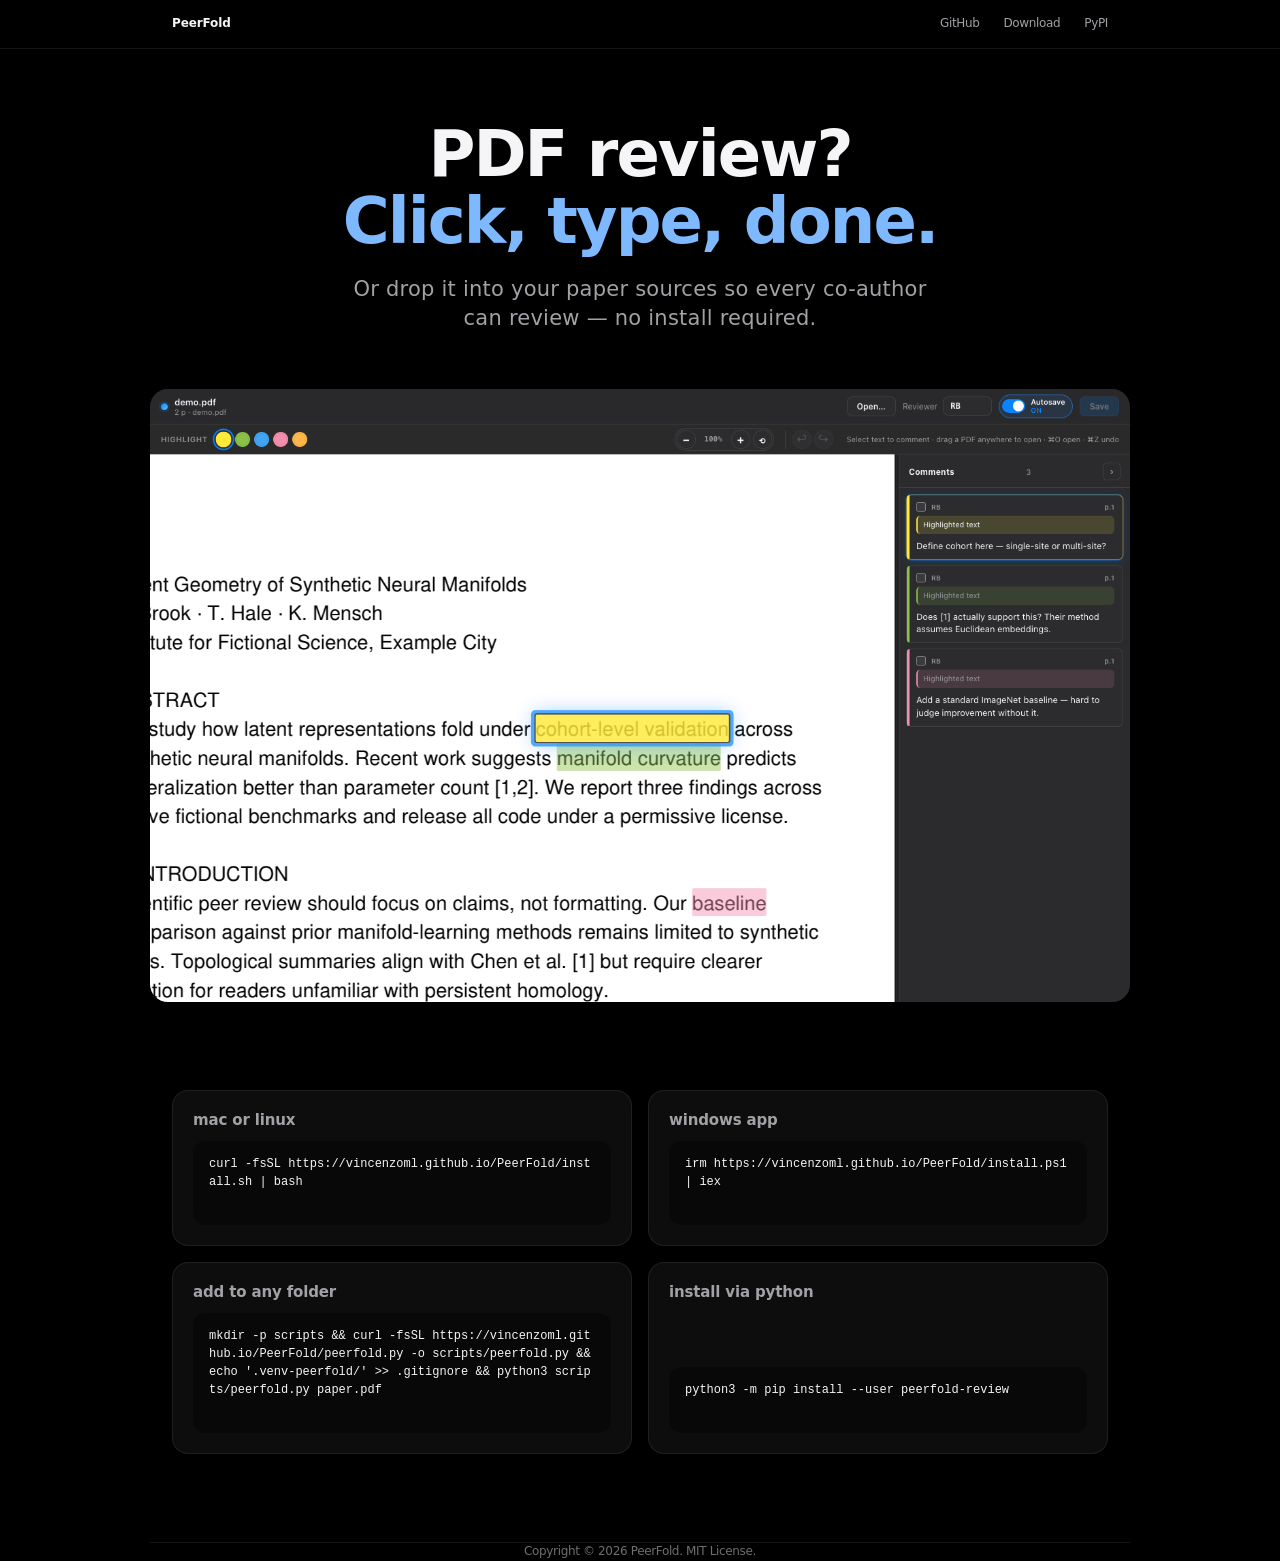
==== docs/index.html @ fe12f8a6 "Simplify UI and landing install copy for v0.1.25. Remove toolbar hints, manual save controls, and un" ====
<!DOCTYPE html>
<html lang="en">
<head>
  <meta charset="utf-8">
  <meta name="viewport" content="width=device-width, initial-scale=1">
  <meta name="color-scheme" content="dark">
  <meta name="theme-color" content="#000000">
  <meta name="description" content="PeerFold — PDF annotation for paper reviews. Click, type, done.">
  <title>PeerFold</title>
  <style>
    :root {
      --bg: #000;
      --fg: #f5f5f7;
      --soft: #a1a1a6;
      --faint: #6e6e73;
      --accent: #7eb8ff;
      --line: rgba(255, 255, 255, 0.08);
      --fill: rgba(255, 255, 255, 0.05);
      --mono: ui-monospace, "SF Mono", Menlo, monospace;
      --sans: -apple-system, BlinkMacSystemFont, "Segoe UI", system-ui, sans-serif;
    }
    * { box-sizing: border-box; margin: 0; padding: 0; }
    html { -webkit-font-smoothing: antialiased; }
    body {
      font-family: var(--sans);
      background: var(--bg);
      color: var(--fg);
      line-height: 1.47059;
      letter-spacing: -0.022em;
    }
    a { color: inherit; text-decoration: none; }
    a:hover { color: var(--soft); }

    .shell { max-width: 980px; margin: 0 auto; padding: 0 22px; }

    .nav {
      position: sticky;
      top: 0;
      z-index: 10;
      backdrop-filter: saturate(180%) blur(20px);
      background: rgba(0, 0, 0, 0.72);
      border-bottom: 1px solid var(--line);
    }
    .nav-inner {
      max-width: 980px;
      margin: 0 auto;
      padding: 0 22px;
      height: 48px;
      display: flex;
      align-items: center;
      justify-content: space-between;
      font-size: 12px;
    }
    .nav-brand { font-weight: 600; letter-spacing: -0.01em; }
    .nav-links { display: flex; gap: 24px; color: var(--soft); }

    .hero {
      text-align: center;
      padding: 72px 0 48px;
    }
    .hero h1 {
      font-size: clamp(40px, 7vw, 64px);
      line-height: 1.05;
      font-weight: 600;
      letter-spacing: -0.03em;
      max-width: 14ch;
      margin: 0 auto;
    }
    .hero-q { color: var(--fg); }
    .hero-tag { color: var(--accent); }
    .hero .sub {
      margin: 20px auto 0;
      max-width: 28em;
      font-size: clamp(17px, 2.5vw, 21px);
      line-height: 1.381;
      font-weight: 400;
      letter-spacing: 0.011em;
      color: var(--soft);
    }

    .visual {
      padding: 8px 0 88px;
    }
    .visual-frame {
      border-radius: 18px;
      overflow: hidden;
      background: #111;
      box-shadow:
        0 2px 8px rgba(0, 0, 0, 0.4),
        0 24px 80px rgba(0, 0, 0, 0.55);
    }
    .visual-frame img {
      display: block;
      width: 100%;
      height: auto;
    }

    .install {
      padding-bottom: 88px;
    }
    .install-grid {
      display: grid;
      grid-template-columns: repeat(2, 1fr);
      gap: 16px;
    }
    @media (max-width: 734px) {
      .install-grid { grid-template-columns: 1fr; }
    }
    .install-card {
      display: flex;
      flex-direction: column;
      gap: 12px;
      padding: 20px;
      border-radius: 16px;
      background: var(--fill);
      border: 1px solid var(--line);
    }
    .install-card h2 {
      font-size: 15px;
      line-height: 1.2;
      font-weight: 600;
      letter-spacing: -0.01em;
      color: var(--soft);
    }
    .copy-cmd {
      display: block;
      width: 100%;
      text-align: left;
      font-family: var(--mono);
      font-size: 12px;
      line-height: 1.5;
      letter-spacing: 0;
      color: var(--fg);
      background: rgba(0, 0, 0, 0.35);
      border: none;
      border-radius: 12px;
      padding: 14px 16px;
      cursor: pointer;
      transition: background 0.2s;
      margin-top: auto;
    }
    .copy-cmd:hover { background: rgba(255, 255, 255, 0.08); }
    .copy-cmd:focus-visible {
      outline: 2px solid rgba(255, 255, 255, 0.4);
      outline-offset: 2px;
    }
    .copy-cmd code {
      display: block;
      white-space: pre-wrap;
      word-break: break-all;
      font: inherit;
    }
    .copy-label {
      display: block;
      min-height: 1em;
      margin-top: 8px;
      font-family: var(--sans);
      font-size: 12px;
      color: var(--soft);
      visibility: hidden;
    }
    .copy-cmd.is-copied .copy-label { visibility: visible; }

    footer {
      border-top: 1px solid var(--line);
      padding: 24px 0 40px;
      font-size: 12px;
      color: var(--faint);
      text-align: center;
    }
  </style>
</head>
<body>
  <header class="nav">
    <div class="nav-inner">
      <span class="nav-brand">PeerFold</span>
      <nav class="nav-links">
        <a href="https://github.com/vincenzoml/PeerFold">GitHub</a>
        <a href="https://github.com/vincenzoml/PeerFold/releases/latest">Download</a>
        <a href="https://pypi.org/project/peerfold-review/">PyPI</a>
      </nav>
    </div>
  </header>

  <main>
    <section class="shell hero">
      <h1>
        <span class="hero-q">PDF review?</span><br>
        <span class="hero-tag">Click, type, done.</span>
      </h1>
      <p class="sub">Or drop it into your paper sources so every co-author can review — no install required.</p>
    </section>

    <section class="shell visual">
      <div class="visual-frame">
        <img src="hero.png" width="1440" height="900" alt="PeerFold">
      </div>
    </section>

    <section class="shell install">
      <div class="install-grid">
        <article class="install-card">
          <h2>mac or linux</h2>
          <button type="button" class="copy-cmd" data-copy="curl -fsSL https://vincenzoml.github.io/PeerFold/install.sh | bash">
            <code>curl -fsSL https://vincenzoml.github.io/PeerFold/install.sh | bash</code>
            <span class="copy-label" aria-live="polite"></span>
          </button>
        </article>

        <article class="install-card">
          <h2>windows app</h2>
          <button type="button" class="copy-cmd" data-copy="irm https://vincenzoml.github.io/PeerFold/install.ps1 | iex">
            <code>irm https://vincenzoml.github.io/PeerFold/install.ps1 | iex</code>
            <span class="copy-label" aria-live="polite"></span>
          </button>
        </article>

        <article class="install-card">
          <h2>add to any folder</h2>
          <button type="button" class="copy-cmd" data-copy="mkdir -p scripts && curl -fsSL https://vincenzoml.github.io/PeerFold/peerfold.py -o scripts/peerfold.py && echo '.venv-peerfold/' >> .gitignore && python3 scripts/peerfold.py paper.pdf">
            <code>mkdir -p scripts && curl -fsSL https://vincenzoml.github.io/PeerFold/peerfold.py -o scripts/peerfold.py && echo '.venv-peerfold/' >> .gitignore && python3 scripts/peerfold.py paper.pdf</code>
            <span class="copy-label" aria-live="polite"></span>
          </button>
        </article>

        <article class="install-card">
          <h2>install via python</h2>
          <button type="button" class="copy-cmd" data-copy="python3 -m pip install --user peerfold-review">
            <code>python3 -m pip install --user peerfold-review</code>
            <span class="copy-label" aria-live="polite"></span>
          </button>
        </article>
      </div>
    </section>
  </main>

  <footer class="shell">Copyright © 2026 PeerFold. MIT License.</footer>

  <script>
    for (const btn of document.querySelectorAll(".copy-cmd")) {
      btn.addEventListener("click", async () => {
        const label = btn.querySelector(".copy-label");
        try {
          await navigator.clipboard.writeText(btn.dataset.copy || "");
          btn.classList.add("is-copied");
          if (label) label.textContent = "Copied";
          setTimeout(() => {
            btn.classList.remove("is-copied");
            if (label) label.textContent = "";
          }, 1400);
        } catch {
          if (label) {
            label.textContent = "Copy failed";
            label.style.visibility = "visible";
          }
        }
      });
    }
  </script>
</body>
</html>
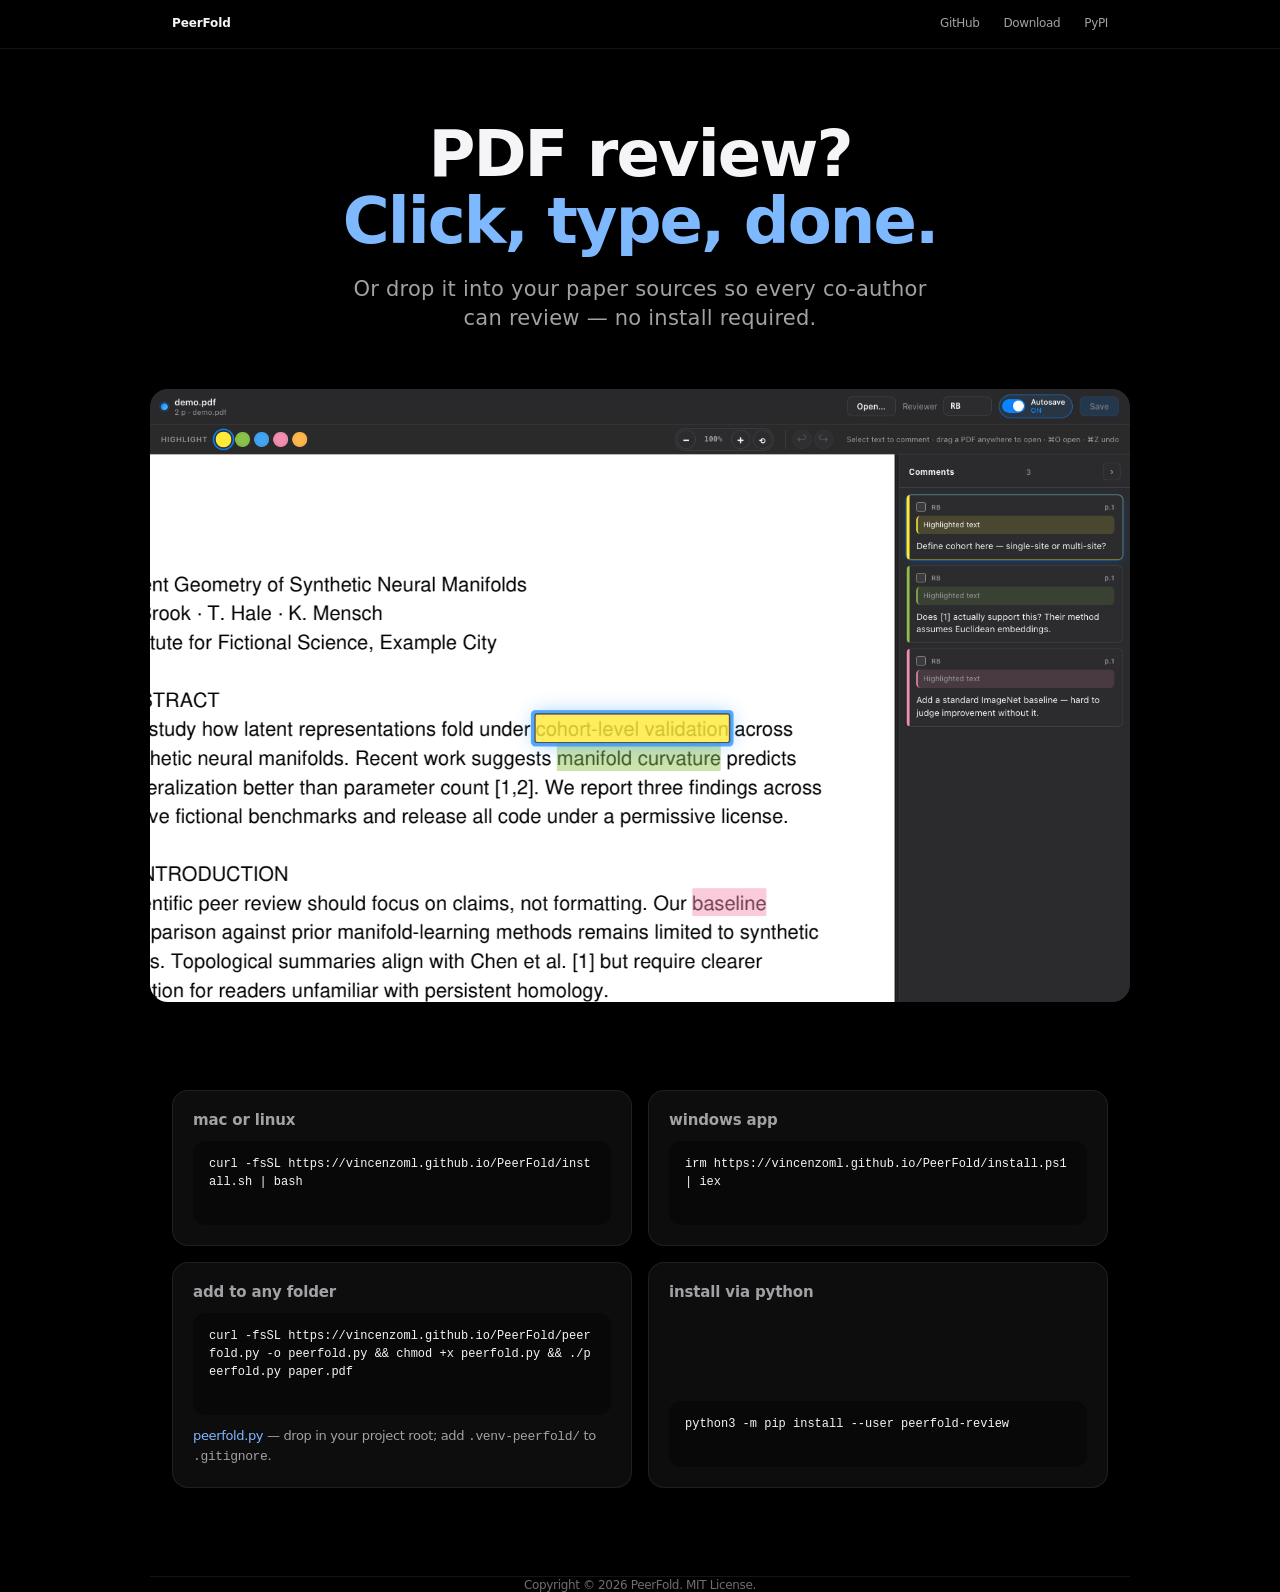
==== commit 3cb2c6ac: "Put peerfold.py launcher in project root for folder installs. Update the site one-liner to curl, chm" ====
--- a/docs/index.html
+++ b/docs/index.html
@@ -122,6 +122,13 @@
       letter-spacing: -0.01em;
       color: var(--soft);
     }
+    .install-note {
+      margin: 0;
+      font-size: 13px;
+      line-height: 1.45;
+      color: var(--soft);
+    }
+    .install-note a { color: var(--accent); }
     .copy-cmd {
       display: block;
       width: 100%;
@@ -217,10 +224,11 @@
 
         <article class="install-card">
           <h2>add to any folder</h2>
-          <button type="button" class="copy-cmd" data-copy="mkdir -p scripts && curl -fsSL https://vincenzoml.github.io/PeerFold/peerfold.py -o scripts/peerfold.py && echo '.venv-peerfold/' >> .gitignore && python3 scripts/peerfold.py paper.pdf">
-            <code>mkdir -p scripts && curl -fsSL https://vincenzoml.github.io/PeerFold/peerfold.py -o scripts/peerfold.py && echo '.venv-peerfold/' >> .gitignore && python3 scripts/peerfold.py paper.pdf</code>
-            <span class="copy-label" aria-live="polite"></span>
-          </button>
+          <button type="button" class="copy-cmd" data-copy="curl -fsSL https://vincenzoml.github.io/PeerFold/peerfold.py -o peerfold.py && chmod +x peerfold.py && ./peerfold.py paper.pdf">
+            <code>curl -fsSL https://vincenzoml.github.io/PeerFold/peerfold.py -o peerfold.py && chmod +x peerfold.py && ./peerfold.py paper.pdf</code>
+            <span class="copy-label" aria-live="polite"></span>
+          </button>
+          <p class="install-note"><a href="peerfold.py">peerfold.py</a> — drop in your project root; add <code>.venv-peerfold/</code> to <code>.gitignore</code>.</p>
         </article>
 
         <article class="install-card">
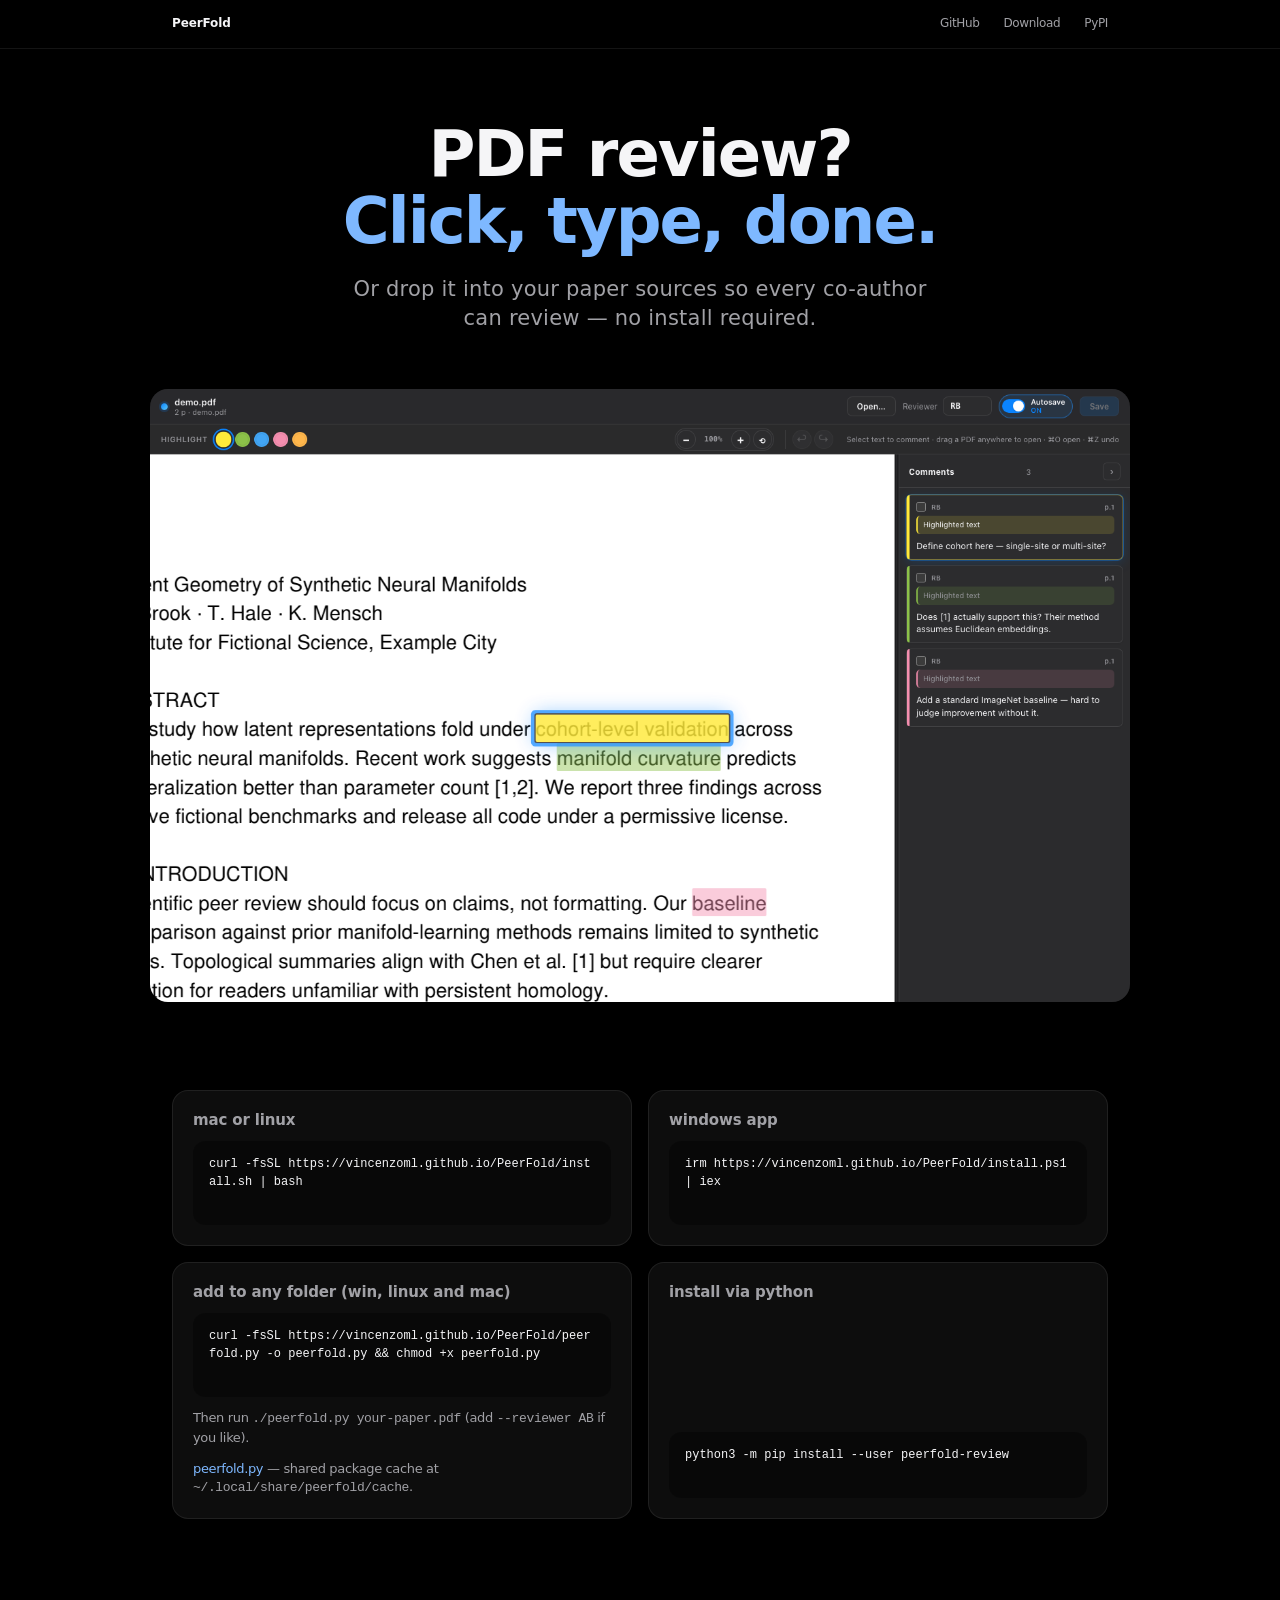
==== commit fec13a2c: "Fix folder launcher pin and website install instructions. Pin peerfold.py to 0.1.27 (latest on PyPI)" ====
--- a/docs/index.html
+++ b/docs/index.html
@@ -223,12 +223,13 @@
         </article>
 
         <article class="install-card">
-          <h2>add to any folder</h2>
-          <button type="button" class="copy-cmd" data-copy="curl -fsSL https://vincenzoml.github.io/PeerFold/peerfold.py -o peerfold.py && chmod +x peerfold.py && ./peerfold.py paper.pdf">
-            <code>curl -fsSL https://vincenzoml.github.io/PeerFold/peerfold.py -o peerfold.py && chmod +x peerfold.py && ./peerfold.py paper.pdf</code>
-            <span class="copy-label" aria-live="polite"></span>
-          </button>
-          <p class="install-note"><a href="peerfold.py">peerfold.py</a> — drop in your project root; add <code>.venv-peerfold/</code> to <code>.gitignore</code>.</p>
+          <h2>add to any folder (win, linux and mac)</h2>
+          <button type="button" class="copy-cmd" data-copy="curl -fsSL https://vincenzoml.github.io/PeerFold/peerfold.py -o peerfold.py && chmod +x peerfold.py">
+            <code>curl -fsSL https://vincenzoml.github.io/PeerFold/peerfold.py -o peerfold.py && chmod +x peerfold.py</code>
+            <span class="copy-label" aria-live="polite"></span>
+          </button>
+          <p class="install-note">Then run <code>./peerfold.py your-paper.pdf</code> (add <code>--reviewer AB</code> if you like).</p>
+          <p class="install-note"><a href="peerfold.py">peerfold.py</a> — shared package cache at <code>~/.local/share/peerfold/cache</code>.</p>
         </article>
 
         <article class="install-card">
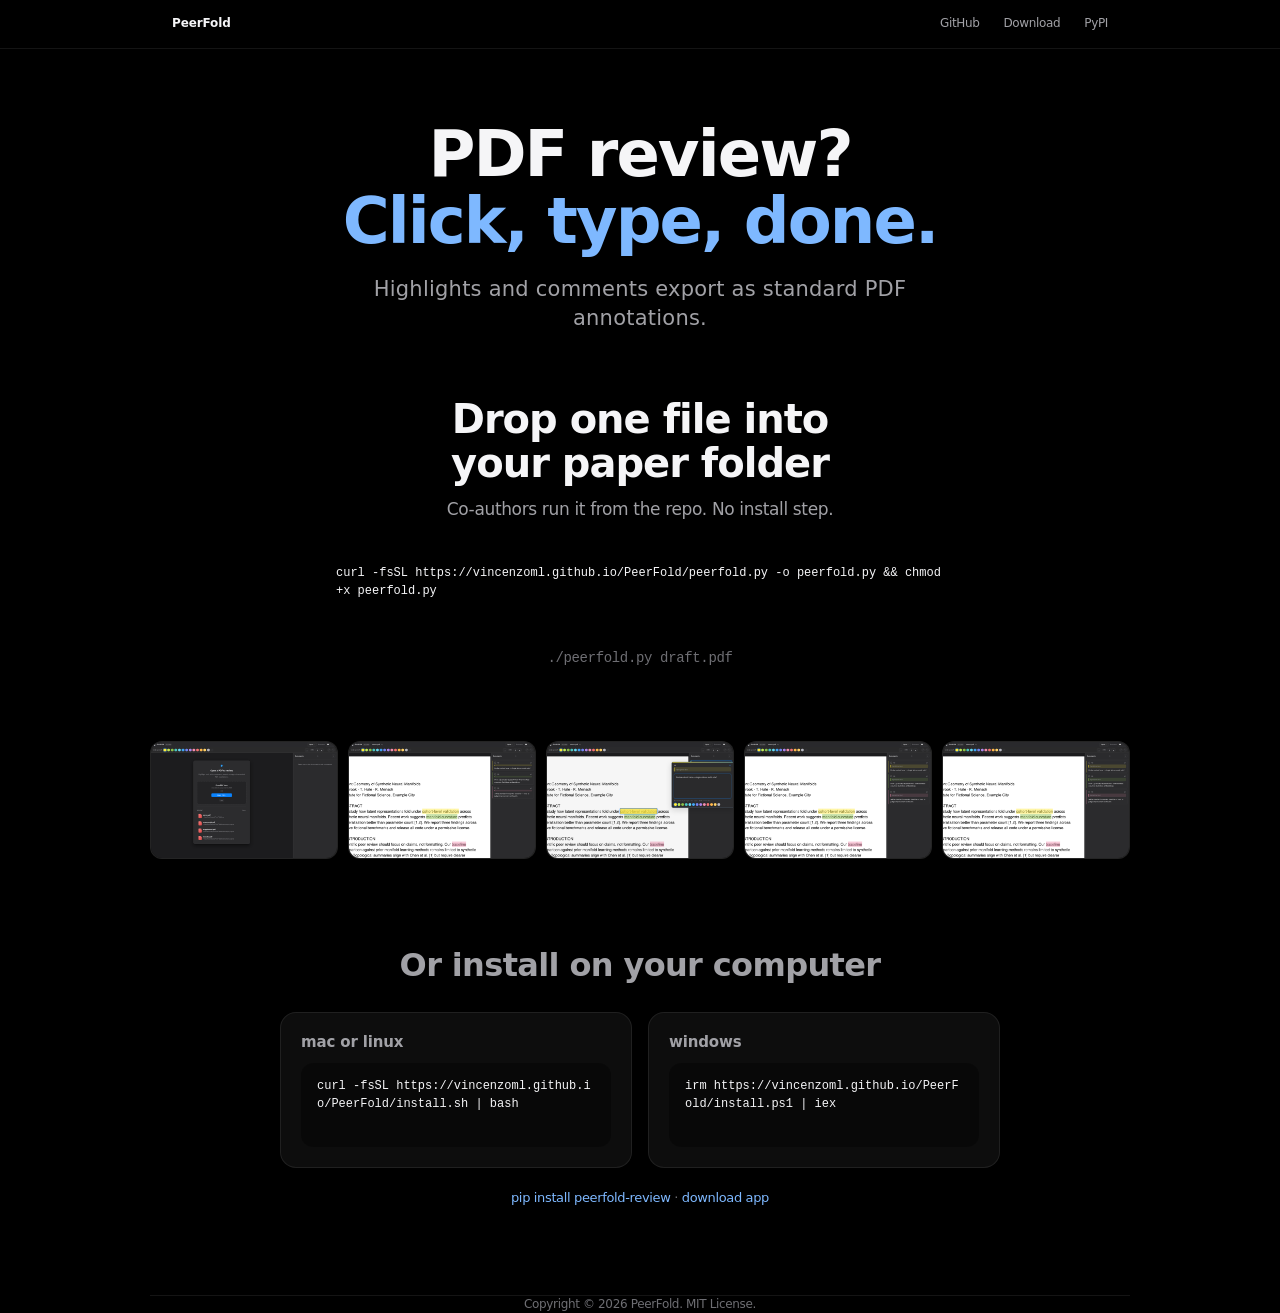
==== commit a6343668: "Release v0.1.36: welcome recents, site gallery, polish. Show recent documents on the welcome screen," ====
--- a/docs/index.html
+++ b/docs/index.html
@@ -56,7 +56,7 @@
 
     .hero {
       text-align: center;
-      padding: 72px 0 48px;
+      padding: 72px 0 40px;
     }
     .hero h1 {
       font-size: clamp(40px, 7vw, 64px);
@@ -70,7 +70,7 @@
     .hero-tag { color: var(--accent); }
     .hero .sub {
       margin: 20px auto 0;
-      max-width: 28em;
+      max-width: 26em;
       font-size: clamp(17px, 2.5vw, 21px);
       line-height: 1.381;
       font-weight: 400;
@@ -78,30 +78,174 @@
       color: var(--soft);
     }
 
-    .visual {
-      padding: 8px 0 88px;
-    }
-    .visual-frame {
-      border-radius: 18px;
+    .folder {
+      text-align: center;
+      padding: 24px 0 72px;
+    }
+    .folder h2 {
+      font-size: clamp(28px, 4.5vw, 40px);
+      line-height: 1.1;
+      font-weight: 600;
+      letter-spacing: -0.025em;
+      max-width: 16ch;
+      margin: 0 auto 12px;
+    }
+    .folder .lead {
+      margin: 0 auto 28px;
+      max-width: 24em;
+      font-size: 17px;
+      line-height: 1.45;
+      color: var(--soft);
+    }
+    .folder-cmd {
+      max-width: 640px;
+      margin: 0 auto;
+    }
+    .folder-run {
+      margin-top: 14px;
+      font-size: 14px;
+      color: var(--faint);
+      font-family: var(--mono);
+    }
+
+    .gallery {
+      padding: 0 0 80px;
+    }
+    .gallery-grid {
+      display: grid;
+      grid-template-columns: repeat(5, 1fr);
+      gap: 10px;
+    }
+    @media (max-width: 900px) {
+      .gallery-grid { grid-template-columns: repeat(3, 1fr); }
+    }
+    @media (max-width: 520px) {
+      .gallery-grid { grid-template-columns: repeat(2, 1fr); }
+    }
+    .gallery-thumb {
+      display: block;
+      width: 100%;
+      padding: 0;
+      border: 1px solid var(--line);
+      border-radius: 12px;
       overflow: hidden;
       background: #111;
-      box-shadow:
-        0 2px 8px rgba(0, 0, 0, 0.4),
-        0 24px 80px rgba(0, 0, 0, 0.55);
-    }
-    .visual-frame img {
+      cursor: zoom-in;
+      transition: border-color 0.2s, box-shadow 0.2s, transform 0.2s;
+    }
+    .gallery-thumb:hover {
+      border-color: rgba(126, 184, 255, 0.35);
+      box-shadow: 0 8px 32px rgba(0, 0, 0, 0.45);
+      transform: translateY(-2px);
+    }
+    .gallery-thumb:focus-visible {
+      outline: 2px solid rgba(255, 255, 255, 0.45);
+      outline-offset: 2px;
+    }
+    .gallery-thumb img {
       display: block;
       width: 100%;
       height: auto;
-    }
+      aspect-ratio: 16 / 10;
+      object-fit: cover;
+      object-position: top;
+    }
+
+    .portal {
+      position: fixed;
+      inset: 0;
+      z-index: 100;
+      display: flex;
+      align-items: center;
+      justify-content: center;
+      padding: 24px;
+      background: rgba(0, 0, 0, 0.82);
+      backdrop-filter: blur(24px) saturate(140%);
+      opacity: 0;
+      visibility: hidden;
+      transition: opacity 0.28s ease, visibility 0.28s;
+    }
+    .portal.is-open {
+      opacity: 1;
+      visibility: visible;
+    }
+    .portal-panel {
+      width: min(1120px, 100%);
+      transform: scale(0.96) translateY(8px);
+      transition: transform 0.28s ease;
+    }
+    .portal.is-open .portal-panel {
+      transform: scale(1) translateY(0);
+    }
+    .portal-frame {
+      border-radius: 16px;
+      overflow: hidden;
+      background: #0a0a0a;
+      border: 1px solid rgba(255, 255, 255, 0.1);
+      box-shadow: 0 32px 120px rgba(0, 0, 0, 0.65);
+    }
+    .portal-frame img {
+      display: block;
+      width: 100%;
+      height: auto;
+    }
+    .portal-caption {
+      margin-top: 14px;
+      text-align: center;
+      font-size: 14px;
+      color: var(--soft);
+    }
+    .portal-close,
+    .portal-nav {
+      position: fixed;
+      border: none;
+      background: rgba(255, 255, 255, 0.08);
+      color: var(--fg);
+      border-radius: 999px;
+      cursor: pointer;
+      transition: background 0.2s;
+    }
+    .portal-close {
+      top: 20px;
+      right: 20px;
+      width: 40px;
+      height: 40px;
+      font-size: 22px;
+      line-height: 1;
+    }
+    .portal-nav {
+      top: 50%;
+      transform: translateY(-50%);
+      width: 44px;
+      height: 44px;
+      font-size: 24px;
+    }
+    .portal-nav:hover,
+    .portal-close:hover {
+      background: rgba(255, 255, 255, 0.14);
+    }
+    .portal-prev { left: 20px; }
+    .portal-next { right: 20px; }
 
     .install {
-      padding-bottom: 88px;
+      padding: 8px 0 88px;
+      text-align: center;
+    }
+    .install h2 {
+      font-size: clamp(24px, 3.5vw, 32px);
+      line-height: 1.15;
+      font-weight: 600;
+      letter-spacing: -0.02em;
+      margin-bottom: 28px;
+      color: var(--soft);
     }
     .install-grid {
       display: grid;
       grid-template-columns: repeat(2, 1fr);
       gap: 16px;
+      max-width: 720px;
+      margin: 0 auto;
+      text-align: left;
     }
     @media (max-width: 734px) {
       .install-grid { grid-template-columns: 1fr; }
@@ -115,20 +259,19 @@
       background: var(--fill);
       border: 1px solid var(--line);
     }
-    .install-card h2 {
+    .install-card h3 {
       font-size: 15px;
       line-height: 1.2;
       font-weight: 600;
       letter-spacing: -0.01em;
       color: var(--soft);
     }
-    .install-note {
-      margin: 0;
+    .install-more {
+      margin-top: 20px;
       font-size: 13px;
-      line-height: 1.45;
-      color: var(--soft);
-    }
-    .install-note a { color: var(--accent); }
+      color: var(--faint);
+    }
+    .install-more a { color: var(--accent); }
     .copy-cmd {
       display: block;
       width: 100%;
@@ -195,57 +338,132 @@
         <span class="hero-q">PDF review?</span><br>
         <span class="hero-tag">Click, type, done.</span>
       </h1>
-      <p class="sub">Or drop it into your paper sources so every co-author can review — no install required.</p>
+      <p class="sub">Highlights and comments export as standard PDF annotations.</p>
     </section>
 
-    <section class="shell visual">
-      <div class="visual-frame">
-        <img src="hero.png" width="1440" height="900" alt="PeerFold">
+    <section class="shell folder">
+      <h2>Drop one file into your paper folder</h2>
+      <p class="lead">Co-authors run it from the repo. No install step.</p>
+      <div class="folder-cmd">
+        <button type="button" class="copy-cmd" data-copy="curl -fsSL https://vincenzoml.github.io/PeerFold/peerfold.py -o peerfold.py && chmod +x peerfold.py">
+          <code>curl -fsSL https://vincenzoml.github.io/PeerFold/peerfold.py -o peerfold.py && chmod +x peerfold.py</code>
+          <span class="copy-label" aria-live="polite"></span>
+        </button>
+        <p class="folder-run">./peerfold.py draft.pdf</p>
       </div>
     </section>
 
+    <section class="shell gallery" aria-label="Screenshots">
+      <div class="gallery-grid">
+        <button type="button" class="gallery-thumb" data-shot="0" aria-label="Open welcome screen">
+          <img src="shots/01-welcome.png" width="288" height="180" alt="Welcome screen with recent files" loading="lazy">
+        </button>
+        <button type="button" class="gallery-thumb" data-shot="1" aria-label="Open review workspace">
+          <img src="shots/02-workspace.png" width="288" height="180" alt="PDF review workspace" loading="lazy">
+        </button>
+        <button type="button" class="gallery-thumb" data-shot="2" aria-label="Open comment editor">
+          <img src="shots/03-editor.png" width="288" height="180" alt="Comment editor with color palette" loading="lazy">
+        </button>
+        <button type="button" class="gallery-thumb" data-shot="3" aria-label="Open annotations view">
+          <img src="shots/04-annotations.png" width="288" height="180" alt="Highlighted PDF annotations" loading="lazy">
+        </button>
+        <button type="button" class="gallery-thumb" data-shot="4" aria-label="Open comments list">
+          <img src="shots/05-comments.png" width="288" height="180" alt="Comments sidebar" loading="lazy">
+        </button>
+      </div>
+    </section>
+
     <section class="shell install">
+      <h2>Or install on your computer</h2>
       <div class="install-grid">
         <article class="install-card">
-          <h2>mac or linux</h2>
+          <h3>mac or linux</h3>
           <button type="button" class="copy-cmd" data-copy="curl -fsSL https://vincenzoml.github.io/PeerFold/install.sh | bash">
             <code>curl -fsSL https://vincenzoml.github.io/PeerFold/install.sh | bash</code>
             <span class="copy-label" aria-live="polite"></span>
           </button>
         </article>
-
         <article class="install-card">
-          <h2>windows app</h2>
+          <h3>windows</h3>
           <button type="button" class="copy-cmd" data-copy="irm https://vincenzoml.github.io/PeerFold/install.ps1 | iex">
             <code>irm https://vincenzoml.github.io/PeerFold/install.ps1 | iex</code>
             <span class="copy-label" aria-live="polite"></span>
           </button>
         </article>
-
-        <article class="install-card">
-          <h2>add to any folder (win, linux and mac)</h2>
-          <button type="button" class="copy-cmd" data-copy="curl -fsSL https://vincenzoml.github.io/PeerFold/peerfold.py -o peerfold.py && chmod +x peerfold.py">
-            <code>curl -fsSL https://vincenzoml.github.io/PeerFold/peerfold.py -o peerfold.py && chmod +x peerfold.py</code>
-            <span class="copy-label" aria-live="polite"></span>
-          </button>
-          <p class="install-note">Then run <code>./peerfold.py your-paper.pdf</code> (add <code>--reviewer AB</code> if you like).</p>
-          <p class="install-note"><a href="peerfold.py">peerfold.py</a> — shared package cache at <code>~/.local/share/peerfold/cache</code>.</p>
-        </article>
-
-        <article class="install-card">
-          <h2>install via python</h2>
-          <button type="button" class="copy-cmd" data-copy="python3 -m pip install --user peerfold-review">
-            <code>python3 -m pip install --user peerfold-review</code>
-            <span class="copy-label" aria-live="polite"></span>
-          </button>
-        </article>
       </div>
+      <p class="install-more">
+        <a href="https://pypi.org/project/peerfold-review/">pip install peerfold-review</a>
+        ·
+        <a href="https://github.com/vincenzoml/PeerFold/releases/latest">download app</a>
+      </p>
     </section>
   </main>
 
+  <div class="portal" id="portal" hidden>
+    <button type="button" class="portal-close" id="portal-close" aria-label="Close">×</button>
+    <button type="button" class="portal-nav portal-prev" id="portal-prev" aria-label="Previous">‹</button>
+    <button type="button" class="portal-nav portal-next" id="portal-next" aria-label="Next">›</button>
+    <div class="portal-panel">
+      <div class="portal-frame">
+        <img id="portal-img" src="" width="1120" height="700" alt="">
+      </div>
+      <p class="portal-caption" id="portal-caption"></p>
+    </div>
+  </div>
+
   <footer class="shell">Copyright © 2026 PeerFold. MIT License.</footer>
 
   <script>
+    const shots = [
+      { src: "shots/01-welcome.png", alt: "Welcome screen with recent files", caption: "Open recent papers or drop a PDF." },
+      { src: "shots/02-workspace.png", alt: "PDF review workspace", caption: "Read, highlight, and comment in one window." },
+      { src: "shots/03-editor.png", alt: "Comment editor with color palette", caption: "Pick a color and write your note." },
+      { src: "shots/04-annotations.png", alt: "Highlighted PDF annotations", caption: "Standard PDF highlights on the page." },
+      { src: "shots/05-comments.png", alt: "Comments sidebar", caption: "All comments in one list." },
+    ];
+
+    const portal = document.getElementById("portal");
+    const portalImg = document.getElementById("portal-img");
+    const portalCaption = document.getElementById("portal-caption");
+    let active = 0;
+
+    function openPortal(index) {
+      active = (index + shots.length) % shots.length;
+      const shot = shots[active];
+      portalImg.src = shot.src;
+      portalImg.alt = shot.alt;
+      portalCaption.textContent = shot.caption;
+      portal.hidden = false;
+      requestAnimationFrame(() => portal.classList.add("is-open"));
+      document.body.style.overflow = "hidden";
+    }
+
+    function closePortal() {
+      portal.classList.remove("is-open");
+      document.body.style.overflow = "";
+      setTimeout(() => { portal.hidden = true; }, 280);
+    }
+
+    function stepPortal(delta) {
+      openPortal(active + delta);
+    }
+
+    for (const btn of document.querySelectorAll(".gallery-thumb")) {
+      btn.addEventListener("click", () => openPortal(Number(btn.dataset.shot || 0)));
+    }
+    document.getElementById("portal-close").addEventListener("click", closePortal);
+    document.getElementById("portal-prev").addEventListener("click", () => stepPortal(-1));
+    document.getElementById("portal-next").addEventListener("click", () => stepPortal(1));
+    portal.addEventListener("click", (ev) => {
+      if (ev.target === portal) closePortal();
+    });
+    document.addEventListener("keydown", (ev) => {
+      if (portal.hidden) return;
+      if (ev.key === "Escape") closePortal();
+      if (ev.key === "ArrowLeft") stepPortal(-1);
+      if (ev.key === "ArrowRight") stepPortal(1);
+    });
+
     for (const btn of document.querySelectorAll(".copy-cmd")) {
       btn.addEventListener("click", async () => {
         const label = btn.querySelector(".copy-label");
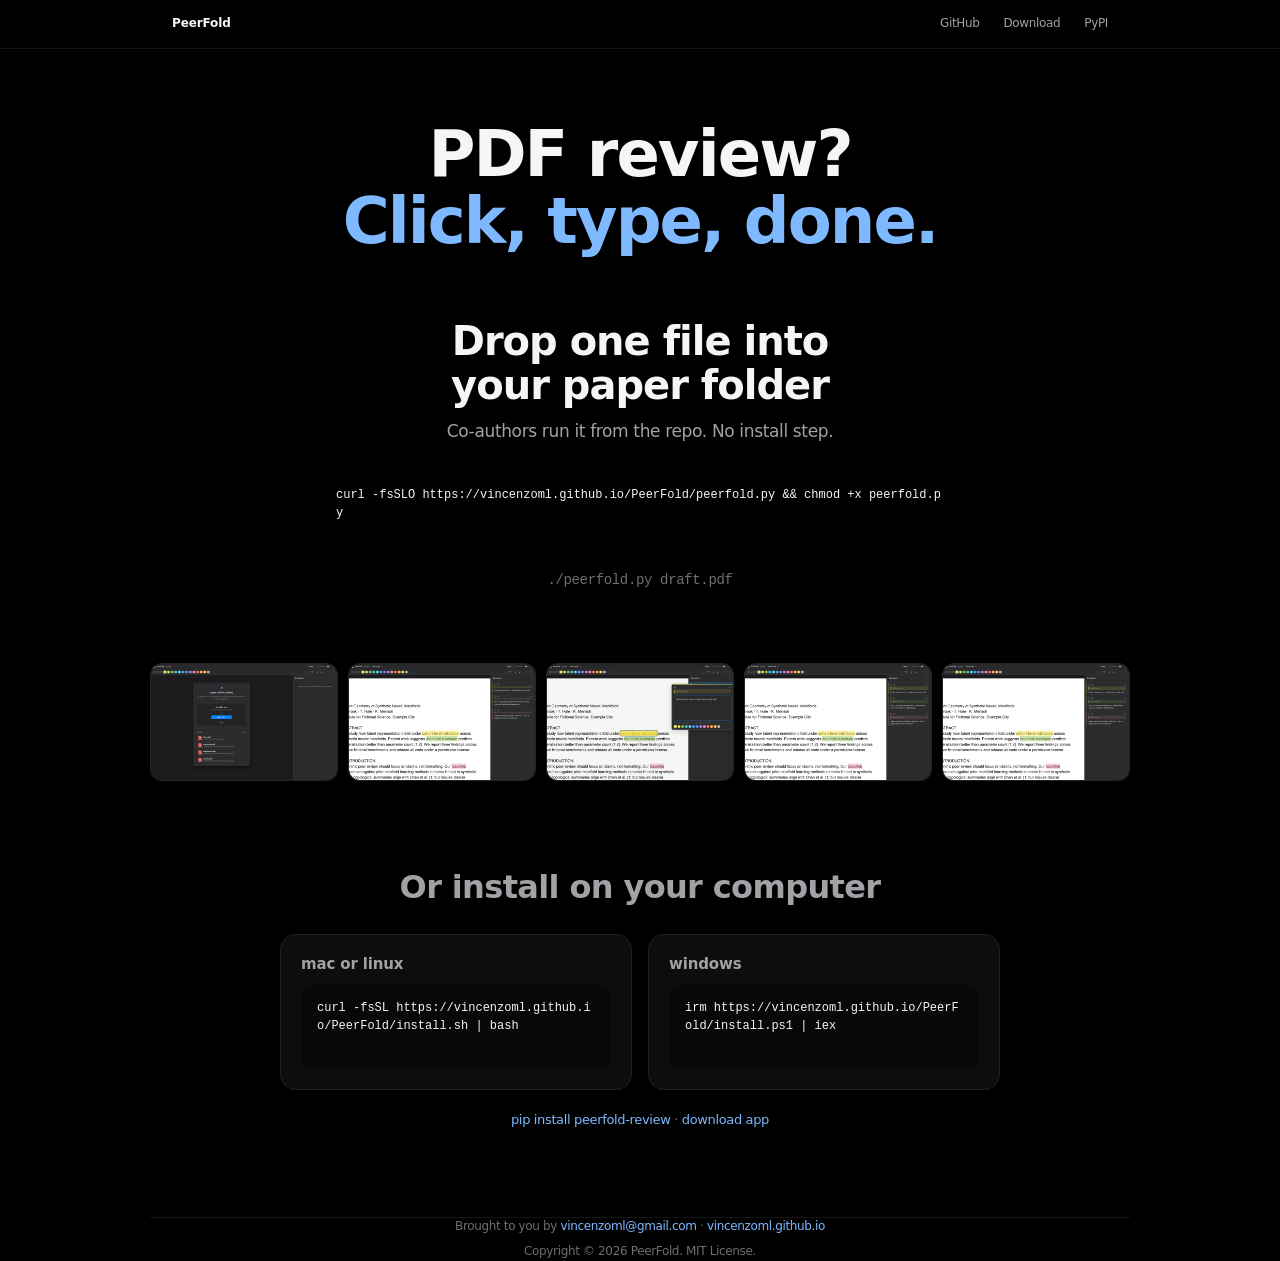
==== commit 2533076b: "Tighten site copy and align README with the landing page. Drop redundant hero line, use curl -O for " ====
--- a/docs/index.html
+++ b/docs/index.html
@@ -317,7 +317,12 @@
       font-size: 12px;
       color: var(--faint);
       text-align: center;
-    }
+      display: flex;
+      flex-direction: column;
+      gap: 8px;
+    }
+    footer a { color: var(--accent); }
+    footer a:hover { color: var(--soft); }
   </style>
 </head>
 <body>
@@ -338,15 +343,14 @@
         <span class="hero-q">PDF review?</span><br>
         <span class="hero-tag">Click, type, done.</span>
       </h1>
-      <p class="sub">Highlights and comments export as standard PDF annotations.</p>
     </section>
 
     <section class="shell folder">
       <h2>Drop one file into your paper folder</h2>
       <p class="lead">Co-authors run it from the repo. No install step.</p>
       <div class="folder-cmd">
-        <button type="button" class="copy-cmd" data-copy="curl -fsSL https://vincenzoml.github.io/PeerFold/peerfold.py -o peerfold.py && chmod +x peerfold.py">
-          <code>curl -fsSL https://vincenzoml.github.io/PeerFold/peerfold.py -o peerfold.py && chmod +x peerfold.py</code>
+        <button type="button" class="copy-cmd" data-copy="curl -fsSLO https://vincenzoml.github.io/PeerFold/peerfold.py && chmod +x peerfold.py">
+          <code>curl -fsSLO https://vincenzoml.github.io/PeerFold/peerfold.py && chmod +x peerfold.py</code>
           <span class="copy-label" aria-live="polite"></span>
         </button>
         <p class="folder-run">./peerfold.py draft.pdf</p>
@@ -411,7 +415,10 @@
     </div>
   </div>
 
-  <footer class="shell">Copyright © 2026 PeerFold. MIT License.</footer>
+  <footer class="shell">
+    <p>Brought to you by <a href="mailto:vincenzoml@gmail.com">vincenzoml@gmail.com</a> · <a href="https://vincenzoml.github.io/">vincenzoml.github.io</a></p>
+    <p>Copyright © 2026 PeerFold. MIT License.</p>
+  </footer>
 
   <script>
     const shots = [
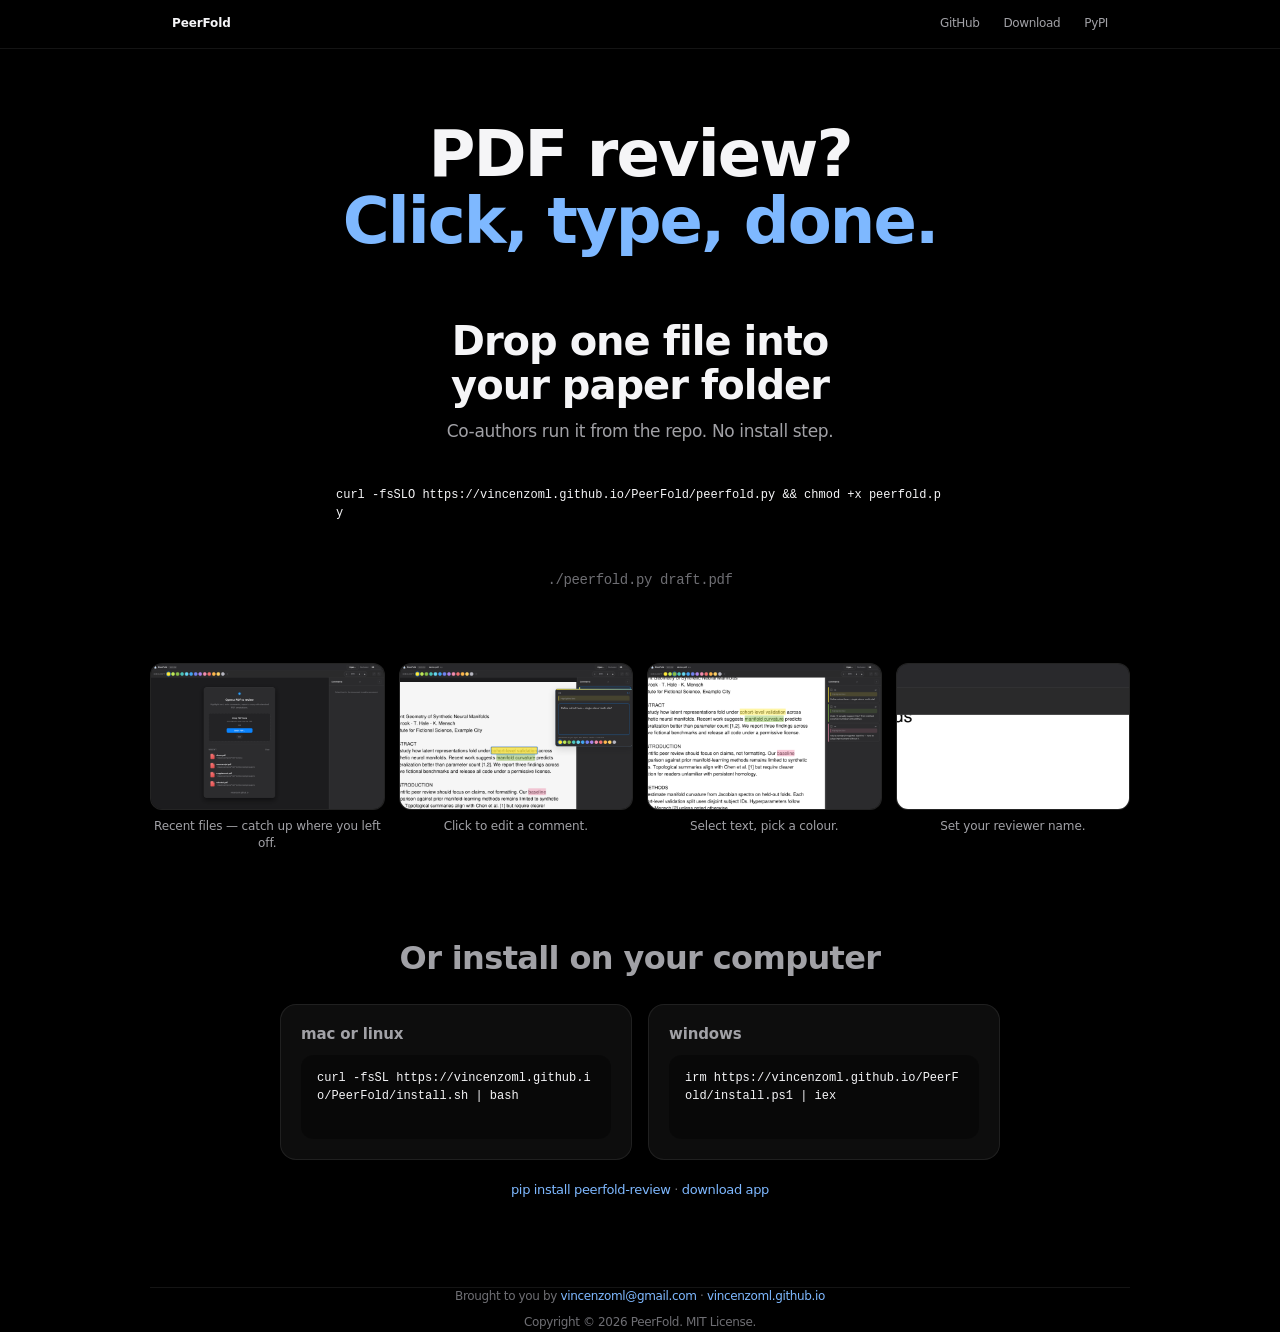
==== commit e16e937b: "Finalize site gallery with four feature screenshots and captions. Capture welcome, comment editor, c" ====
--- a/docs/index.html
+++ b/docs/index.html
@@ -113,14 +113,27 @@
     }
     .gallery-grid {
       display: grid;
-      grid-template-columns: repeat(5, 1fr);
-      gap: 10px;
+      grid-template-columns: repeat(4, 1fr);
+      gap: 14px;
     }
     @media (max-width: 900px) {
-      .gallery-grid { grid-template-columns: repeat(3, 1fr); }
+      .gallery-grid { grid-template-columns: repeat(2, 1fr); }
     }
     @media (max-width: 520px) {
-      .gallery-grid { grid-template-columns: repeat(2, 1fr); }
+      .gallery-grid { grid-template-columns: 1fr; }
+    }
+    .gallery-item {
+      display: flex;
+      flex-direction: column;
+      gap: 8px;
+      margin: 0;
+    }
+    .gallery-caption {
+      font-size: 12px;
+      line-height: 1.4;
+      color: var(--soft);
+      text-align: center;
+      letter-spacing: -0.01em;
     }
     .gallery-thumb {
       display: block;
@@ -359,21 +372,30 @@
 
     <section class="shell gallery" aria-label="Screenshots">
       <div class="gallery-grid">
-        <button type="button" class="gallery-thumb" data-shot="0" aria-label="Open welcome screen">
-          <img src="shots/01-welcome.png" width="288" height="180" alt="Welcome screen with recent files" loading="lazy">
-        </button>
-        <button type="button" class="gallery-thumb" data-shot="1" aria-label="Open review workspace">
-          <img src="shots/02-workspace.png" width="288" height="180" alt="PDF review workspace" loading="lazy">
-        </button>
-        <button type="button" class="gallery-thumb" data-shot="2" aria-label="Open comment editor">
-          <img src="shots/03-editor.png" width="288" height="180" alt="Comment editor with color palette" loading="lazy">
-        </button>
-        <button type="button" class="gallery-thumb" data-shot="3" aria-label="Open annotations view">
-          <img src="shots/04-annotations.png" width="288" height="180" alt="Highlighted PDF annotations" loading="lazy">
-        </button>
-        <button type="button" class="gallery-thumb" data-shot="4" aria-label="Open comments list">
-          <img src="shots/05-comments.png" width="288" height="180" alt="Comments sidebar" loading="lazy">
-        </button>
+        <figure class="gallery-item">
+          <button type="button" class="gallery-thumb" data-shot="0" aria-label="Open welcome screen">
+            <img src="shots/01-welcome.png" width="288" height="180" alt="Welcome screen with recent files" loading="lazy">
+          </button>
+          <figcaption class="gallery-caption">Recent files — catch up where you left off.</figcaption>
+        </figure>
+        <figure class="gallery-item">
+          <button type="button" class="gallery-thumb" data-shot="1" aria-label="Open comment editor">
+            <img src="shots/02-editor.png" width="288" height="180" alt="Comment editor" loading="lazy">
+          </button>
+          <figcaption class="gallery-caption">Click to edit a comment.</figcaption>
+        </figure>
+        <figure class="gallery-item">
+          <button type="button" class="gallery-thumb" data-shot="2" aria-label="Open colour picker">
+            <img src="shots/03-color.png" width="288" height="180" alt="Text selection and highlight colour" loading="lazy">
+          </button>
+          <figcaption class="gallery-caption">Select text, pick a colour.</figcaption>
+        </figure>
+        <figure class="gallery-item">
+          <button type="button" class="gallery-thumb" data-shot="3" aria-label="Open reviewer field">
+            <img src="shots/04-reviewer.png" width="288" height="180" alt="Reviewer name field" loading="lazy">
+          </button>
+          <figcaption class="gallery-caption">Set your reviewer name.</figcaption>
+        </figure>
       </div>
     </section>
 
@@ -422,11 +444,10 @@
 
   <script>
     const shots = [
-      { src: "shots/01-welcome.png", alt: "Welcome screen with recent files", caption: "Open recent papers or drop a PDF." },
-      { src: "shots/02-workspace.png", alt: "PDF review workspace", caption: "Read, highlight, and comment in one window." },
-      { src: "shots/03-editor.png", alt: "Comment editor with color palette", caption: "Pick a color and write your note." },
-      { src: "shots/04-annotations.png", alt: "Highlighted PDF annotations", caption: "Standard PDF highlights on the page." },
-      { src: "shots/05-comments.png", alt: "Comments sidebar", caption: "All comments in one list." },
+      { src: "shots/01-welcome.png", alt: "Welcome screen with recent files", caption: "Recent files — catch up where you left off." },
+      { src: "shots/02-editor.png", alt: "Comment editor", caption: "Click to edit a comment." },
+      { src: "shots/03-color.png", alt: "Text selection and highlight colour", caption: "Select text, pick a colour." },
+      { src: "shots/04-reviewer.png", alt: "Reviewer name field", caption: "Set your reviewer name." },
     ];
 
     const portal = document.getElementById("portal");
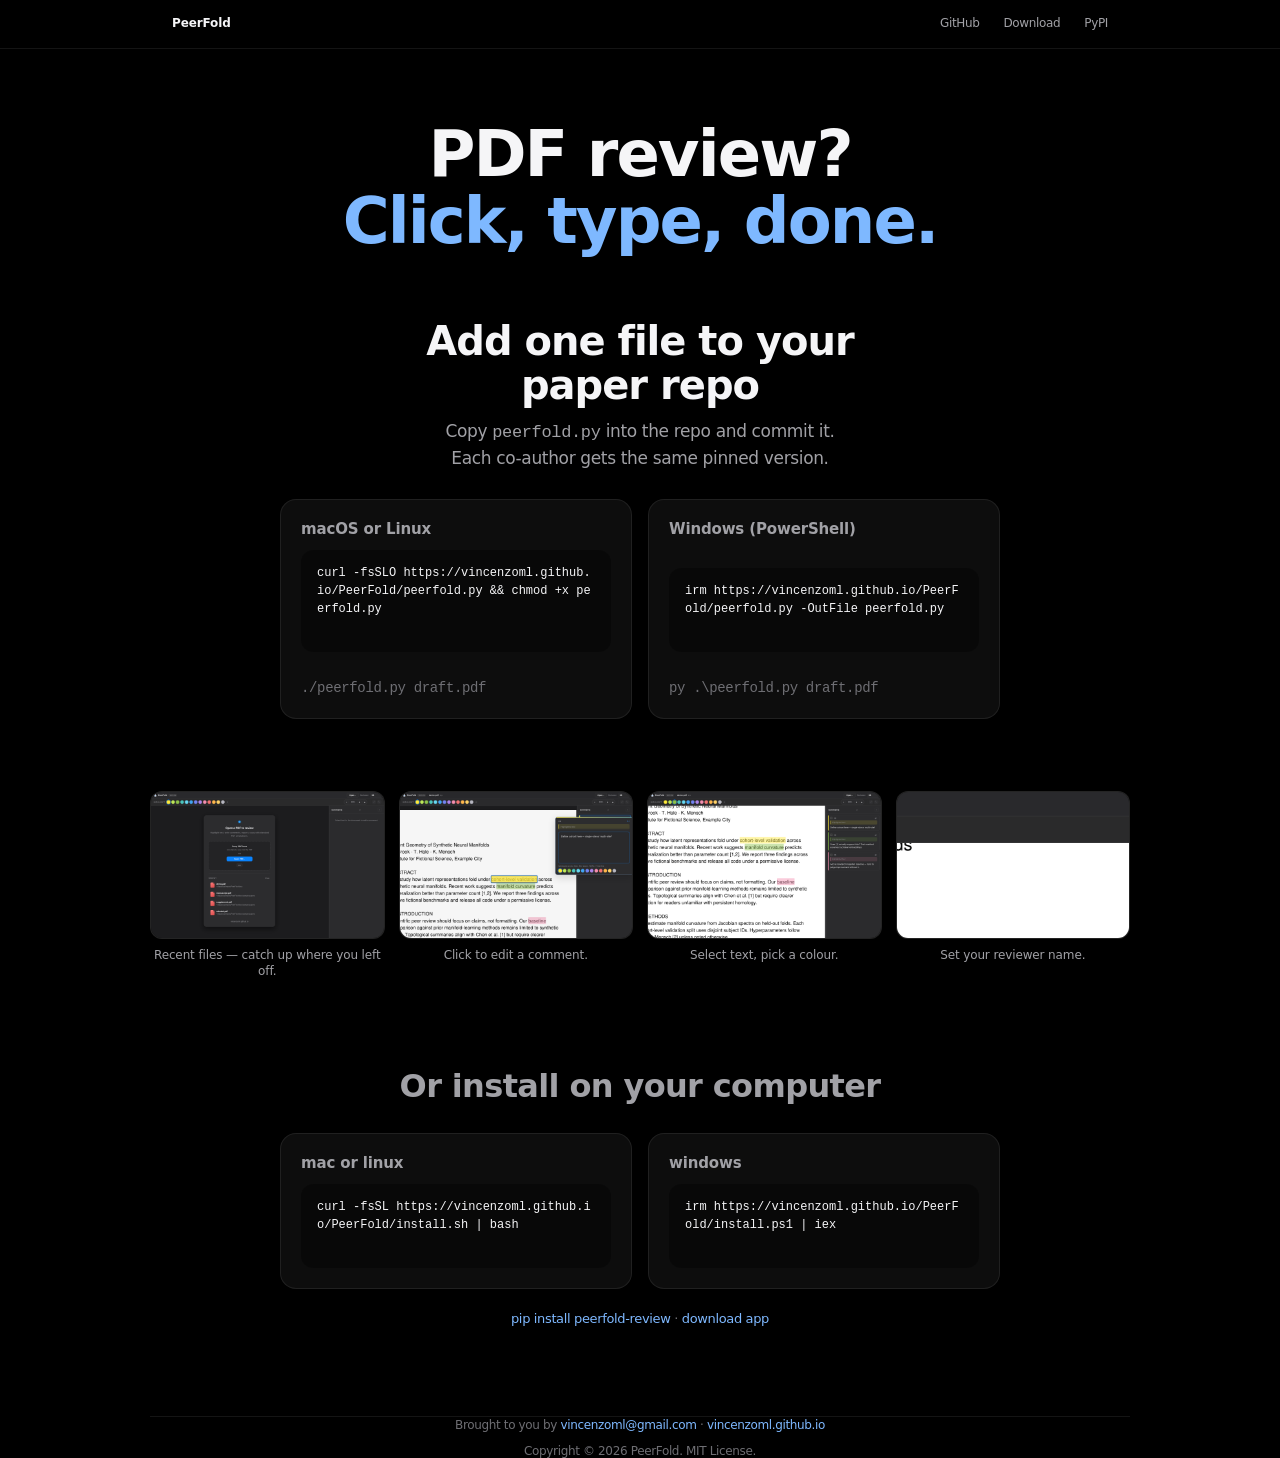
==== commit 6a7d35b7: "Release v1.0.1: install updates after exit" ====
--- a/docs/index.html
+++ b/docs/index.html
@@ -359,14 +359,25 @@
     </section>
 
     <section class="shell folder">
-      <h2>Drop one file into your paper folder</h2>
-      <p class="lead">Co-authors run it from the repo. No install step.</p>
-      <div class="folder-cmd">
-        <button type="button" class="copy-cmd" data-copy="curl -fsSLO https://vincenzoml.github.io/PeerFold/peerfold.py && chmod +x peerfold.py">
-          <code>curl -fsSLO https://vincenzoml.github.io/PeerFold/peerfold.py && chmod +x peerfold.py</code>
-          <span class="copy-label" aria-live="polite"></span>
-        </button>
-        <p class="folder-run">./peerfold.py draft.pdf</p>
+      <h2>Add one file to your paper repo</h2>
+      <p class="lead">Copy <code>peerfold.py</code> into the repo and commit it. Each co-author gets the same pinned version.</p>
+      <div class="install-grid">
+        <article class="install-card">
+          <h3>macOS or Linux</h3>
+          <button type="button" class="copy-cmd" data-copy="curl -fsSLO https://vincenzoml.github.io/PeerFold/peerfold.py && chmod +x peerfold.py">
+            <code>curl -fsSLO https://vincenzoml.github.io/PeerFold/peerfold.py && chmod +x peerfold.py</code>
+            <span class="copy-label" aria-live="polite"></span>
+          </button>
+          <p class="folder-run">./peerfold.py draft.pdf</p>
+        </article>
+        <article class="install-card">
+          <h3>Windows (PowerShell)</h3>
+          <button type="button" class="copy-cmd" data-copy="irm https://vincenzoml.github.io/PeerFold/peerfold.py -OutFile peerfold.py">
+            <code>irm https://vincenzoml.github.io/PeerFold/peerfold.py -OutFile peerfold.py</code>
+            <span class="copy-label" aria-live="polite"></span>
+          </button>
+          <p class="folder-run">py .\peerfold.py draft.pdf</p>
+        </article>
       </div>
     </section>
 
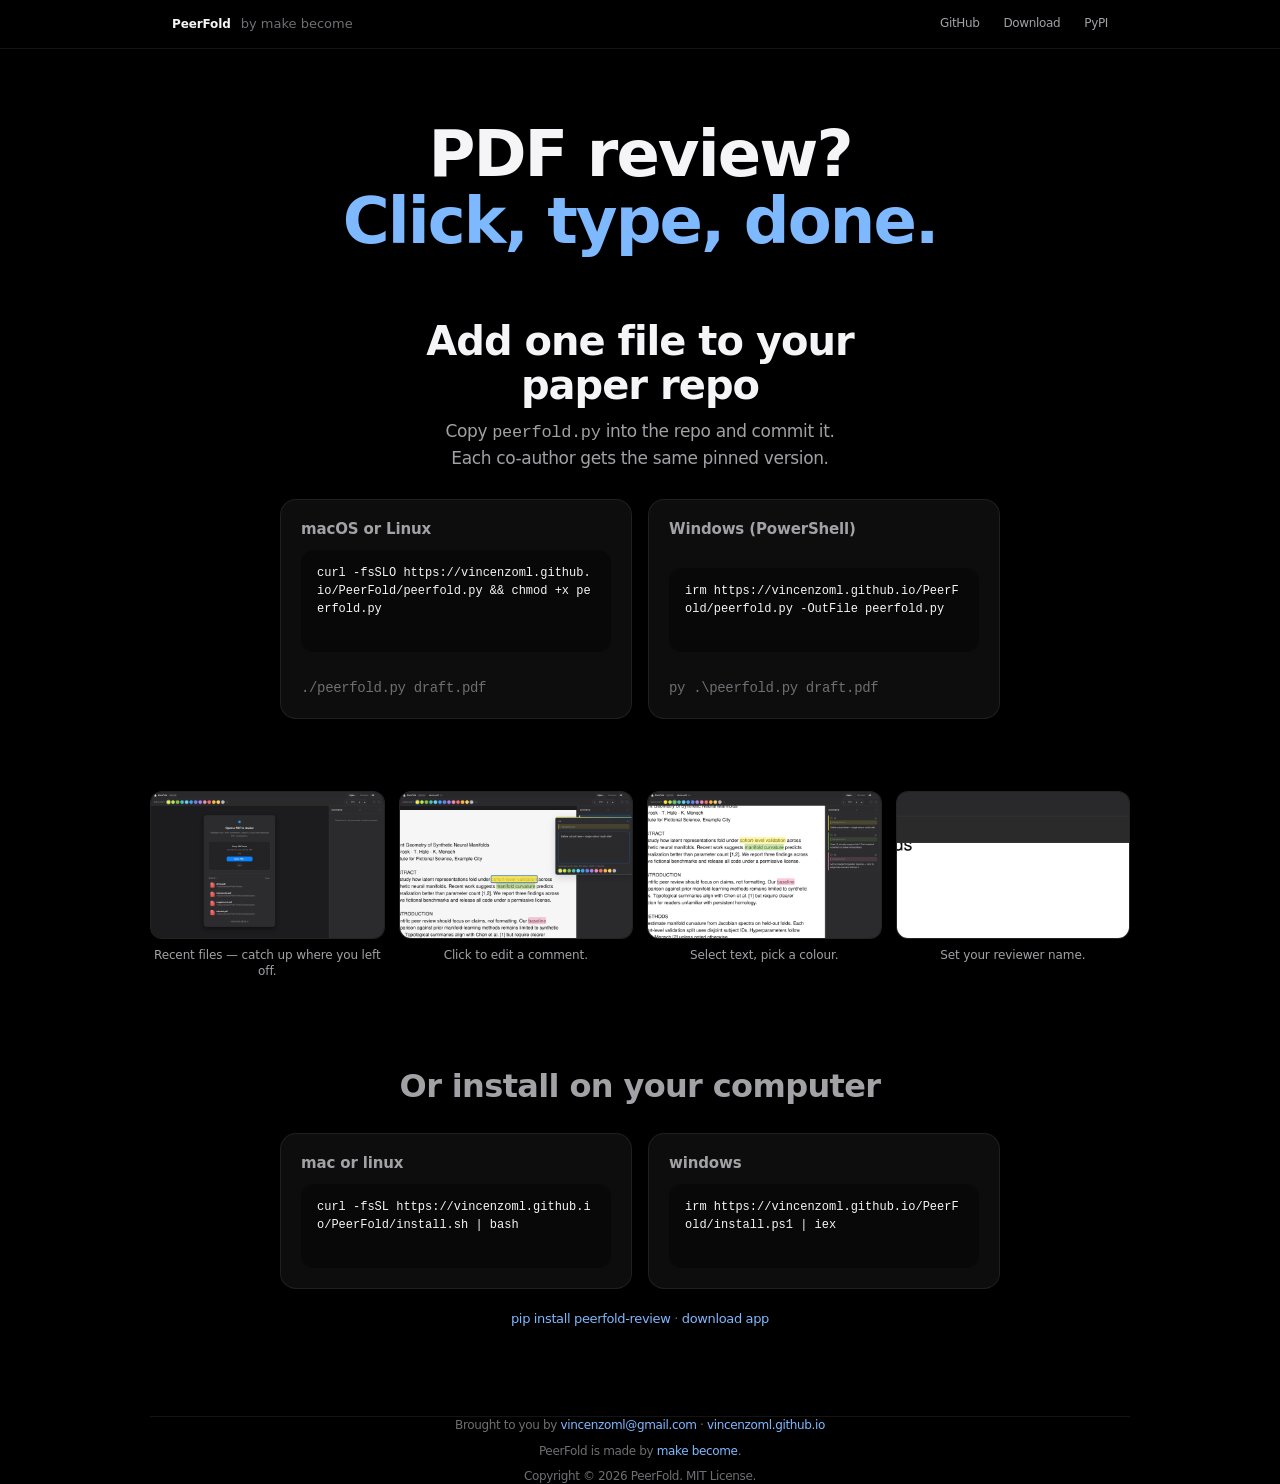
==== commit afe7763d: "Add make become credit Co-Authored-By: Claude Opus 5.5 <noreply@anthropic.com>" ====
--- a/docs/index.html
+++ b/docs/index.html
@@ -334,6 +334,8 @@
       flex-direction: column;
       gap: 8px;
     }
+    .nav-brand .by { font-size: 13px; font-weight: 400; letter-spacing: 0; color: var(--faint); text-decoration: none; margin-left: 6px; white-space: nowrap; }
+    .nav-brand .by:hover { color: var(--fg); }
     footer a { color: var(--accent); }
     footer a:hover { color: var(--soft); }
   </style>
@@ -341,7 +343,7 @@
 <body>
   <header class="nav">
     <div class="nav-inner">
-      <span class="nav-brand">PeerFold</span>
+      <span class="nav-brand">PeerFold <a class="by" href="https://make-become.github.io/">by make become</a></span>
       <nav class="nav-links">
         <a href="https://github.com/vincenzoml/PeerFold">GitHub</a>
         <a href="https://github.com/vincenzoml/PeerFold/releases/latest">Download</a>
@@ -450,6 +452,7 @@
 
   <footer class="shell">
     <p>Brought to you by <a href="mailto:vincenzoml@gmail.com">vincenzoml@gmail.com</a> · <a href="https://vincenzoml.github.io/">vincenzoml.github.io</a></p>
+    <p>PeerFold is made by <a href="https://make-become.github.io/">make become</a>.</p>
     <p>Copyright © 2026 PeerFold. MIT License.</p>
   </footer>
 
